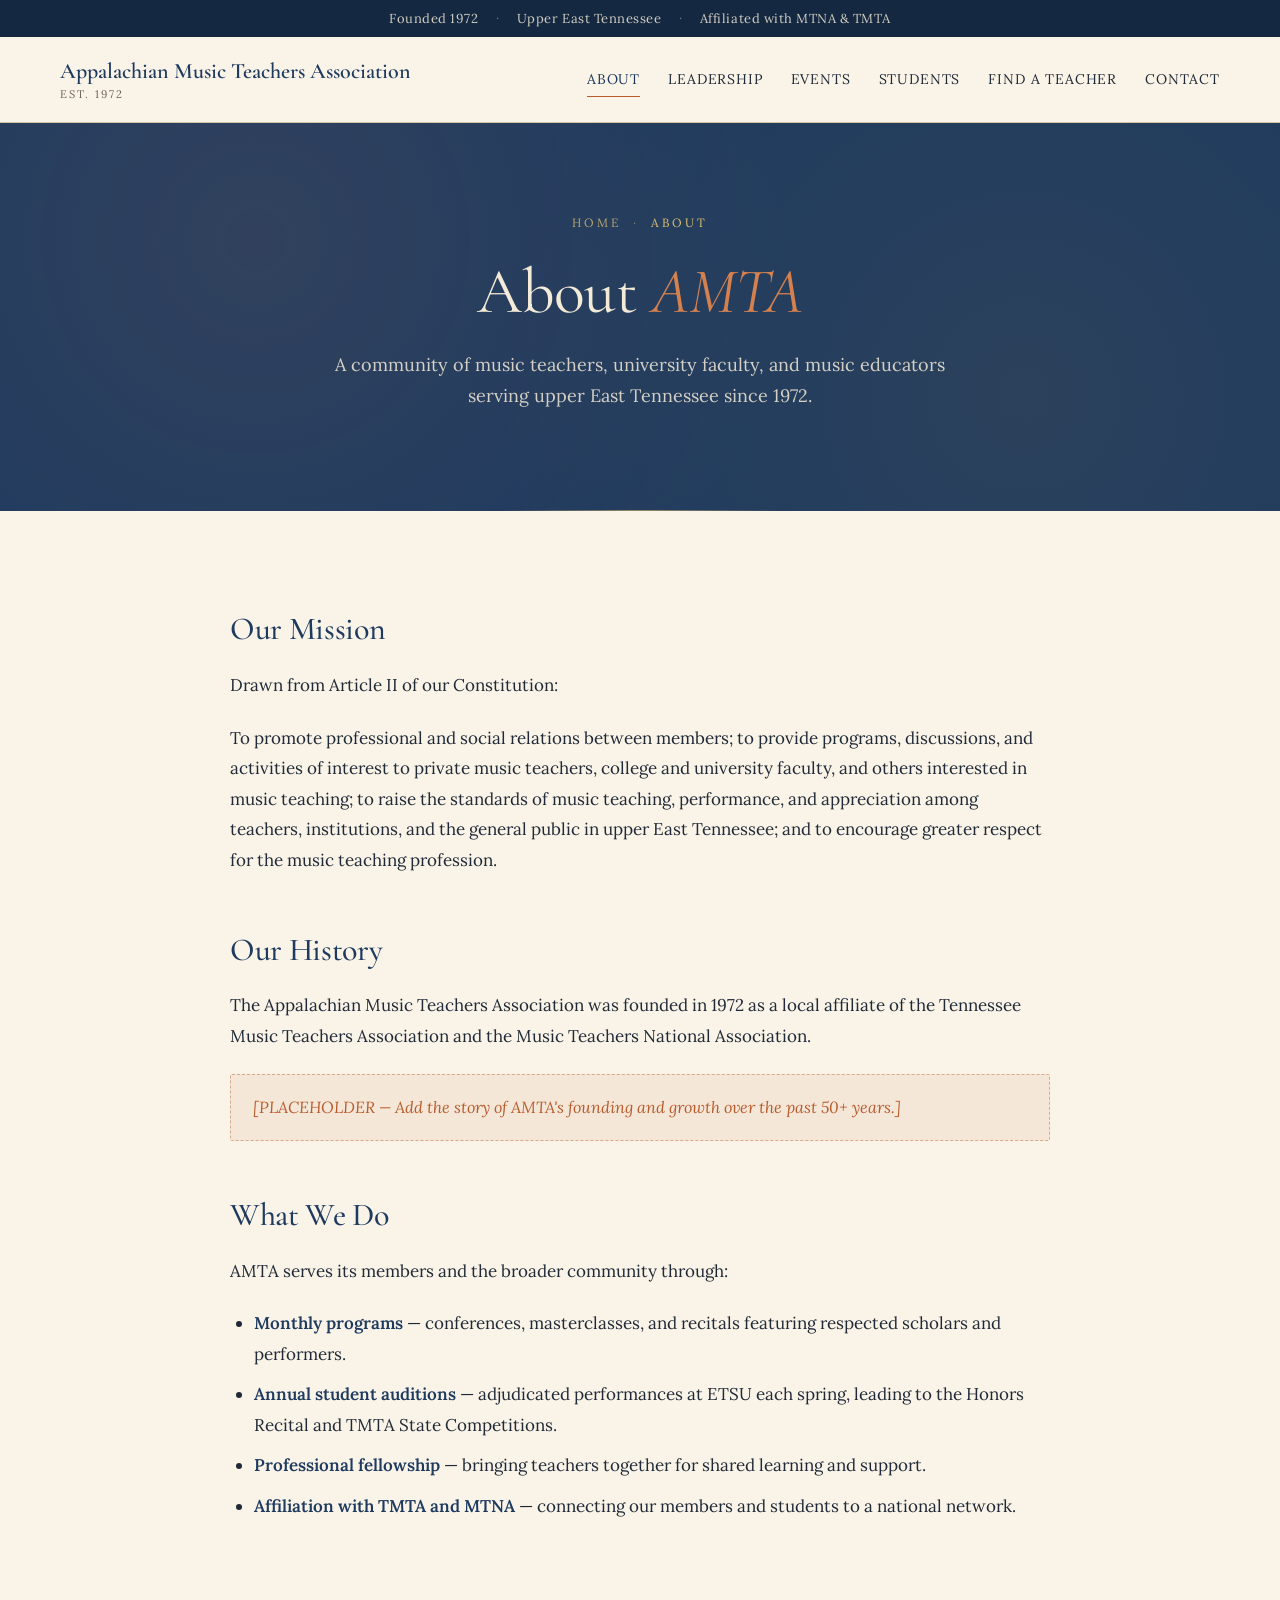
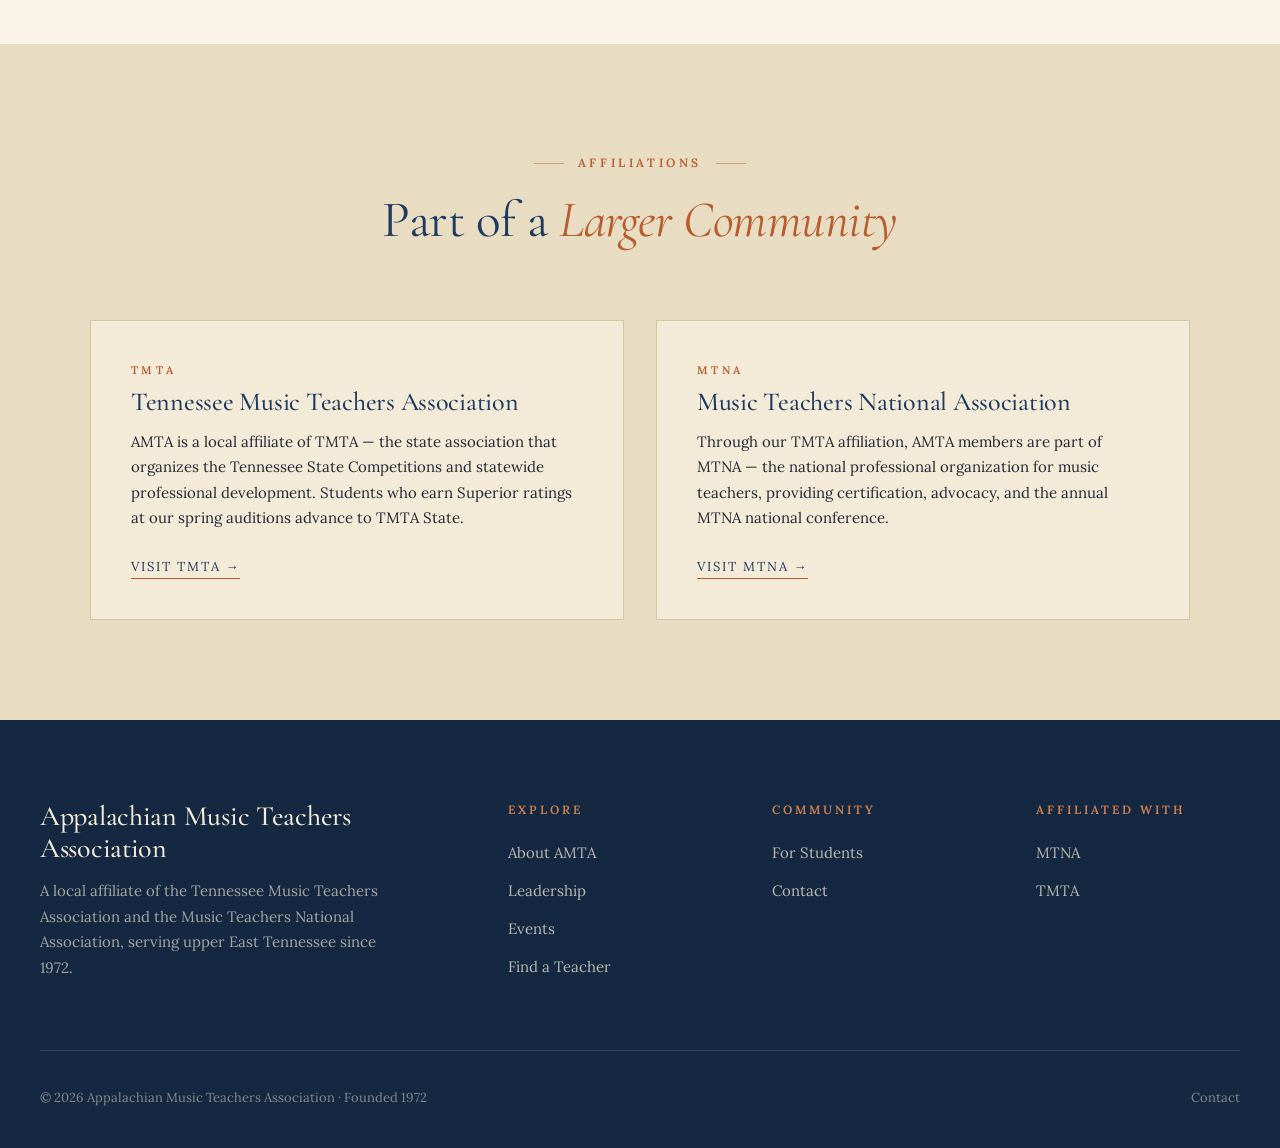
==== about.html @ de0e3c8d "Add files via upload" ====
<!DOCTYPE html>
<html lang="en">
<head>
<meta charset="UTF-8">
<meta name="viewport" content="width=device-width, initial-scale=1.0">
<title>About · Appalachian Music Teachers Association</title>
<link rel="preconnect" href="https://fonts.googleapis.com">
<link rel="preconnect" href="https://fonts.gstatic.com" crossorigin>
<link href="https://fonts.googleapis.com/css2?family=Cormorant+Garamond:ital,wght@0,400;0,500;0,600;0,700;1,400;1,500&family=Lora:ital,wght@0,400;0,500;0,600;1,400&display=swap" rel="stylesheet">
<link rel="stylesheet" href="styles.css">
<style>
.content-section { background: var(--paper); padding: 100px 40px; }
.content-section.alt { background: var(--cream-warm); }
.content-narrow { max-width: 820px; margin: 0 auto; }

.affiliations-grid {
  max-width: 1100px;
  margin: 0 auto;
  display: grid;
  grid-template-columns: 1fr 1fr;
  gap: 32px;
}
.aff-card {
  background: var(--cream);
  border: 1px solid var(--rule);
  padding: 40px;
  position: relative;
}
.aff-card .acronym {
  font-family: var(--body);
  font-size: 11px;
  letter-spacing: 0.3em;
  text-transform: uppercase;
  color: var(--orange);
  margin-bottom: 8px;
  font-weight: 600;
}
.aff-card h3 {
  font-size: 26px;
  color: var(--navy);
  margin-bottom: 12px;
  font-weight: 500;
}
.aff-card p { font-size: 15px; line-height: 1.7; color: var(--ink); margin-bottom: 20px; }
.aff-card a {
  font-family: var(--body);
  font-size: 13px;
  letter-spacing: 0.15em;
  text-transform: uppercase;
  color: var(--navy);
  border-bottom: 1px solid var(--orange);
  padding-bottom: 3px;
}
.aff-card a:hover { color: var(--orange); }

@media (max-width: 760px) {
  .affiliations-grid { grid-template-columns: 1fr; }
  .content-section { padding: 60px 24px; }
}
</style>
</head>
<body>

<div class="topbar">
  <span>Founded 1972</span>
  <span class="sep">·</span>
  <span>Upper East Tennessee</span>
  <span class="sep">·</span>
  <span>Affiliated with MTNA &amp; TMTA</span>
</div>

<header class="header">
  <div class="header-inner">
    <a href="index.html" class="brand">
      <div class="brand-text">
        <span class="full">Appalachian Music Teachers Association</span>
        <span class="sub">Est. 1972</span>
      </div>
    </a>
    <button class="menu-toggle" aria-label="Toggle menu" onclick="document.querySelector('nav.primary').classList.toggle('open')">
      <svg fill="none" stroke="currentColor" stroke-width="1.5" viewBox="0 0 24 24"><path stroke-linecap="round" d="M3.75 6.75h16.5M3.75 12h16.5m-16.5 5.25h16.5"/></svg>
    </button>
    <nav class="primary">
      <a href="about.html" class="active">About</a>
      <a href="executive-committee.html">Leadership</a>
      <a href="events.html">Events</a>
      <a href="for-students.html">Students</a>
      <a href="resources.html">Find a Teacher</a>
      <a href="contact.html">Contact</a>
    </nav>
  </div>
</header>

<section class="page-header">
  <div class="page-header-inner">
    <div class="breadcrumb">
      <a href="index.html">Home</a><span class="sep">·</span><span>About</span>
    </div>
    <h1>About <em>AMTA</em></h1>
    <p>A community of music teachers, university faculty, and music educators serving upper East Tennessee since 1972.</p>
  </div>
</section>

<section class="content-section">
  <div class="content-narrow">
    <div class="prose">
      <h2>Our Mission</h2>
      <p>Drawn from Article II of our Constitution:</p>
      <blockquote>To promote professional and social relations between members; to provide programs, discussions, and activities of interest to private music teachers, college and university faculty, and others interested in music teaching; to raise the standards of music teaching, performance, and appreciation among teachers, institutions, and the general public in upper East Tennessee; and to encourage greater respect for the music teaching profession.</blockquote>

      <h2>Our History</h2>
      <p>The Appalachian Music Teachers Association was founded in 1972 as a local affiliate of the Tennessee Music Teachers Association and the Music Teachers National Association.</p>
      <div class="placeholder-block">[PLACEHOLDER — Add the story of AMTA's founding and growth over the past 50+ years.]</div>

      <h2>What We Do</h2>
      <p>AMTA serves its members and the broader community through:</p>
      <ul>
        <li><strong>Monthly programs</strong> — conferences, masterclasses, and recitals featuring respected scholars and performers.</li>
        <li><strong>Annual student auditions</strong> — adjudicated performances at ETSU each spring, leading to the Honors Recital and TMTA State Competitions.</li>
        <li><strong>Professional fellowship</strong> — bringing teachers together for shared learning and support.</li>
        <li><strong>Affiliation with TMTA and MTNA</strong> — connecting our members and students to a national network.</li>
      </ul>
    </div>
  </div>
</section>

<section class="content-section alt">
  <div class="content-narrow">
    <div class="section-head">
      <div class="section-eyebrow">Affiliations</div>
      <h2>Part of a <em>Larger Community</em></h2>
    </div>
  </div>
  <div class="affiliations-grid">
    <div class="aff-card">
      <div class="acronym">TMTA</div>
      <h3>Tennessee Music Teachers Association</h3>
      <p>AMTA is a local affiliate of TMTA — the state association that organizes the Tennessee State Competitions and statewide professional development. Students who earn Superior ratings at our spring auditions advance to TMTA State.</p>
      <a href="https://www.tnmta.org" target="_blank" rel="noopener">Visit TMTA →</a>
    </div>
    <div class="aff-card">
      <div class="acronym">MTNA</div>
      <h3>Music Teachers National Association</h3>
      <p>Through our TMTA affiliation, AMTA members are part of MTNA — the national professional organization for music teachers, providing certification, advocacy, and the annual MTNA national conference.</p>
      <a href="https://www.mtna.org" target="_blank" rel="noopener">Visit MTNA →</a>
    </div>
  </div>
</section>

<footer>
  <div class="footer-inner">
    <div class="footer-grid">
      <div class="footer-brand">
        <h4>Appalachian Music Teachers Association</h4>
        <p>A local affiliate of the Tennessee Music Teachers Association and the Music Teachers National Association, serving upper East Tennessee since 1972.</p>
      </div>
      <div class="footer-col">
        <h5>Explore</h5>
        <ul>
          <li><a href="about.html">About AMTA</a></li>
          <li><a href="executive-committee.html">Leadership</a></li>
          <li><a href="events.html">Events</a></li>
          <li><a href="resources.html">Find a Teacher</a></li>
        </ul>
      </div>
      <div class="footer-col">
        <h5>Community</h5>
        <ul>
          <li><a href="for-students.html">For Students</a></li>
          <li><a href="contact.html">Contact</a></li>
        </ul>
      </div>
      <div class="footer-col">
        <h5>Affiliated With</h5>
        <ul>
          <li><a href="https://www.mtna.org" target="_blank" rel="noopener">MTNA</a></li>
          <li><a href="https://www.tnmta.org" target="_blank" rel="noopener">TMTA</a></li>
        </ul>
      </div>
    </div>
    <div class="footer-base">
      <span>© 2026 Appalachian Music Teachers Association · Founded 1972</span>
      <div class="affiliations">
        <a href="contact.html">Contact</a>
      </div>
    </div>
  </div>
</footer>

</body>
</html>
---- styles.css ----
/* ═══════════════════════════════════════════════════════════
   AMTA — Shared Styles
   Navy + Burnt Orange + Cream
   ═══════════════════════════════════════════════════════════ */

:root {
  /* Core palette — navy dominant */
  --navy: #1e3a5f;
  --navy-deep: #142841;
  --navy-soft: #2c5380;
  --navy-mist: #4a6b8e;

  /* Warm accents */
  --orange: #b85c2e;
  --orange-soft: #d4814f;
  --goldenrod: #c89a3a;
  --goldenrod-soft: #dfbf73;

  /* Neutrals */
  --cream: #f3ead7;
  --cream-warm: #e8dcc2;
  --paper: #faf4e8;
  --ink: #1f2937;
  --muted: #6b6256;
  --rule: #d4c5a3;

  --display: 'Cormorant Garamond', Georgia, serif;
  --body: 'Lora', Georgia, serif;
}

* { margin: 0; padding: 0; box-sizing: border-box; }
html { scroll-behavior: smooth; }
body {
  font-family: var(--body);
  font-size: 17px;
  line-height: 1.65;
  color: var(--ink);
  background: var(--paper);
  -webkit-font-smoothing: antialiased;
  -moz-osx-font-smoothing: grayscale;
}
h1, h2, h3, h4 {
  font-family: var(--display);
  font-weight: 500;
  letter-spacing: -0.01em;
  line-height: 1.15;
}
a { color: inherit; text-decoration: none; }
img { max-width: 100%; display: block; }

/* Placeholder marker — visually obvious so you know what to fill in */
.placeholder {
  background: rgba(184, 92, 46, 0.10);
  border: 1px dashed rgba(184, 92, 46, 0.50);
  padding: 2px 8px;
  border-radius: 2px;
  font-family: var(--body);
  font-style: italic;
  color: var(--orange);
  font-size: 0.92em;
}
.placeholder-block {
  background: rgba(184, 92, 46, 0.08);
  border: 1px dashed rgba(184, 92, 46, 0.45);
  padding: 18px 22px;
  border-radius: 2px;
  font-style: italic;
  color: var(--orange);
  font-size: 0.95em;
  margin: 16px 0;
}

/* Top bar */
.topbar {
  background: var(--navy-deep);
  color: var(--cream);
  font-family: var(--body);
  font-size: 13px;
  letter-spacing: 0.04em;
  padding: 8px 0;
  text-align: center;
}
.topbar span { opacity: 0.85; }
.topbar .sep { margin: 0 14px; opacity: 0.4; }

/* Header */
.header {
  background: var(--paper);
  border-bottom: 1px solid var(--rule);
  position: sticky;
  top: 0;
  z-index: 100;
}
.header-inner {
  max-width: 1240px;
  margin: 0 auto;
  padding: 22px 40px;
  display: flex;
  align-items: center;
  justify-content: space-between;
  gap: 40px;
}
.brand { display: flex; align-items: center; gap: 16px; flex-shrink: 0; }
.brand-text { display: flex; flex-direction: column; line-height: 1.1; }
.brand-text .full {
  font-family: var(--display);
  font-size: 22px;
  font-weight: 600;
  color: var(--navy);
}
.brand-text .sub {
  font-family: var(--body);
  font-size: 11px;
  letter-spacing: 0.18em;
  text-transform: uppercase;
  color: var(--muted);
  margin-top: 4px;
}

nav.primary { display: flex; gap: 28px; align-items: center; }
nav.primary a {
  font-family: var(--body);
  font-size: 14px;
  letter-spacing: 0.06em;
  text-transform: uppercase;
  color: var(--ink);
  position: relative;
  padding: 4px 0;
  transition: color 0.2s ease;
}
nav.primary a::after {
  content: '';
  position: absolute;
  bottom: -2px;
  left: 0;
  right: 0;
  height: 1px;
  background: var(--orange);
  transform: scaleX(0);
  transition: transform 0.3s ease;
  transform-origin: center;
}
nav.primary a:hover { color: var(--navy); }
nav.primary a:hover::after { transform: scaleX(1); }
nav.primary a.active { color: var(--navy); }
nav.primary a.active::after { transform: scaleX(1); }

.menu-toggle {
  display: none;
  background: none;
  border: none;
  cursor: pointer;
  padding: 8px;
  color: var(--navy);
}
.menu-toggle svg { width: 26px; height: 26px; }

/* Buttons */
.btn {
  display: inline-block;
  padding: 16px 32px;
  font-family: var(--body);
  font-size: 14px;
  letter-spacing: 0.1em;
  text-transform: uppercase;
  border: 1px solid transparent;
  cursor: pointer;
  transition: all 0.25s ease;
  border-radius: 2px;
  text-align: center;
}
.btn-primary {
  background: var(--orange);
  color: var(--cream);
  border-color: var(--orange);
}
.btn-primary:hover { background: var(--orange-soft); border-color: var(--orange-soft); }
.btn-dark {
  background: var(--navy);
  color: var(--cream);
  border-color: var(--navy);
}
.btn-dark:hover { background: var(--navy-soft); border-color: var(--navy-soft); }
.btn-ghost {
  background: transparent;
  color: var(--cream);
  border-color: rgba(243, 234, 215, 0.4);
}
.btn-ghost:hover { border-color: var(--cream); background: rgba(243, 234, 215, 0.05); }
.btn-outline {
  background: transparent;
  color: var(--navy);
  border-color: var(--navy);
}
.btn-outline:hover { background: var(--navy); color: var(--cream); }

/* Sections */
section { padding: 110px 40px; }
.container { max-width: 1240px; margin: 0 auto; }
.container-narrow { max-width: 920px; margin: 0 auto; }

.section-head { text-align: center; margin-bottom: 70px; }
.section-eyebrow {
  font-family: var(--body);
  font-size: 12px;
  letter-spacing: 0.3em;
  text-transform: uppercase;
  color: var(--orange);
  margin-bottom: 18px;
  display: inline-flex;
  align-items: center;
  gap: 14px;
  font-weight: 600;
}
.section-eyebrow::before, .section-eyebrow::after {
  content: '';
  width: 30px;
  height: 1px;
  background: var(--orange);
  opacity: 0.5;
}
.section-head h2 {
  font-size: clamp(2.2rem, 4vw, 3.4rem);
  color: var(--navy);
  font-weight: 400;
  margin-bottom: 18px;
}
.section-head h2 em { font-style: italic; color: var(--orange); }
.section-head p {
  font-size: 18px;
  color: var(--muted);
  max-width: 620px;
  margin: 0 auto;
  line-height: 1.7;
}

/* Page Header */
.page-header {
  background: var(--navy);
  color: var(--cream);
  padding: 90px 40px 100px;
  text-align: center;
  position: relative;
  overflow: hidden;
}
.page-header::before {
  content: '';
  position: absolute;
  inset: 0;
  background-image:
    radial-gradient(circle at 20% 30%, rgba(212, 129, 79, 0.10) 0%, transparent 50%),
    radial-gradient(circle at 80% 70%, rgba(200, 154, 58, 0.08) 0%, transparent 50%);
  pointer-events: none;
}
.page-header::after {
  content: '';
  position: absolute;
  bottom: 0;
  left: 50%;
  transform: translateX(-50%);
  width: 280px;
  height: 1px;
  background: linear-gradient(to right, transparent, var(--goldenrod-soft), transparent);
  opacity: 0.6;
}
.page-header-inner { max-width: 900px; margin: 0 auto; position: relative; z-index: 1; }
.page-header .breadcrumb {
  font-family: var(--body);
  font-size: 12px;
  letter-spacing: 0.25em;
  text-transform: uppercase;
  color: var(--goldenrod-soft);
  margin-bottom: 22px;
}
.page-header .breadcrumb a { opacity: 0.8; }
.page-header .breadcrumb a:hover { opacity: 1; }
.page-header .breadcrumb .sep { margin: 0 12px; opacity: 0.5; }
.page-header h1 {
  font-size: clamp(2.4rem, 5vw, 4rem);
  font-weight: 400;
  margin-bottom: 22px;
}
.page-header h1 em { font-style: italic; color: var(--orange-soft); }
.page-header p {
  font-size: 18px;
  line-height: 1.7;
  color: rgba(243, 234, 215, 0.85);
  max-width: 640px;
  margin: 0 auto;
}

/* Prose */
.prose { font-size: 17px; line-height: 1.8; color: var(--ink); }
.prose p { margin-bottom: 22px; }
.prose h2 {
  font-size: 32px;
  color: var(--navy);
  font-weight: 500;
  margin: 56px 0 22px;
}
.prose h2:first-child { margin-top: 0; }
.prose h3 {
  font-size: 24px;
  color: var(--navy);
  font-weight: 600;
  margin: 40px 0 16px;
}
.prose ul, .prose ol { margin: 0 0 22px 24px; }
.prose li { margin-bottom: 10px; }
.prose a {
  color: var(--navy);
  border-bottom: 1px solid var(--orange);
  transition: color 0.2s ease;
}
.prose a:hover { color: var(--orange); }
.prose strong { color: var(--navy); font-weight: 600; }

/* Footer */
footer {
  background: var(--navy-deep);
  color: var(--cream);
  padding: 80px 40px 40px;
}
.footer-inner { max-width: 1240px; margin: 0 auto; }
.footer-grid {
  display: grid;
  grid-template-columns: 2fr 1fr 1fr 1fr;
  gap: 60px;
  padding-bottom: 60px;
  border-bottom: 1px solid rgba(243, 234, 215, 0.15);
}
.footer-brand h4 {
  font-family: var(--display);
  font-size: 28px;
  font-weight: 500;
  margin-bottom: 14px;
}
.footer-brand p {
  font-size: 15px;
  line-height: 1.7;
  color: rgba(243, 234, 215, 0.65);
  max-width: 360px;
}
.footer-col h5 {
  font-family: var(--body);
  font-size: 12px;
  letter-spacing: 0.25em;
  text-transform: uppercase;
  color: var(--orange-soft);
  margin-bottom: 18px;
  font-weight: 600;
}
.footer-col ul { list-style: none; }
.footer-col li { margin-bottom: 10px; }
.footer-col a {
  font-size: 15px;
  color: rgba(243, 234, 215, 0.75);
  transition: color 0.2s ease;
}
.footer-col a:hover { color: var(--orange-soft); }

.footer-base {
  padding-top: 36px;
  display: flex;
  justify-content: space-between;
  align-items: center;
  font-size: 13px;
  color: rgba(243, 234, 215, 0.5);
  flex-wrap: wrap;
  gap: 16px;
}
.footer-base .affiliations { display: flex; gap: 22px; }

/* Responsive */
@media (max-width: 960px) {
  .header-inner { padding: 18px 24px; gap: 16px; }
  nav.primary {
    display: none;
    position: absolute;
    top: 100%;
    left: 0;
    right: 0;
    background: var(--paper);
    flex-direction: column;
    gap: 0;
    border-bottom: 1px solid var(--rule);
    padding: 12px 24px 24px;
  }
  nav.primary.open { display: flex; }
  nav.primary a {
    padding: 14px 0;
    border-bottom: 1px solid var(--rule);
    width: 100%;
  }
  nav.primary a:last-child { border-bottom: none; }
  .menu-toggle { display: block; }
  section { padding: 70px 24px; }
  .section-head { margin-bottom: 50px; }
  .page-header { padding: 60px 24px 70px; }
  .footer-grid { grid-template-columns: 1fr 1fr; gap: 40px 24px; }
  .footer-base { flex-direction: column; text-align: center; }
}
@media (max-width: 540px) {
  .topbar { font-size: 11px; padding: 6px 12px; }
  .topbar .sep { margin: 0 8px; }
  .footer-grid { grid-template-columns: 1fr; }
}

/* Animations */
@keyframes fadeUp {
  from { opacity: 0; transform: translateY(24px); }
  to { opacity: 1; transform: translateY(0); }
}
.anim-1 { animation: fadeUp 0.7s ease 0.1s both; }
.anim-2 { animation: fadeUp 0.7s ease 0.25s both; }
.anim-3 { animation: fadeUp 0.7s ease 0.4s both; }
.anim-4 { animation: fadeUp 0.7s ease 0.55s both; }
.anim-5 { animation: fadeUp 0.8s ease 0.7s both; }
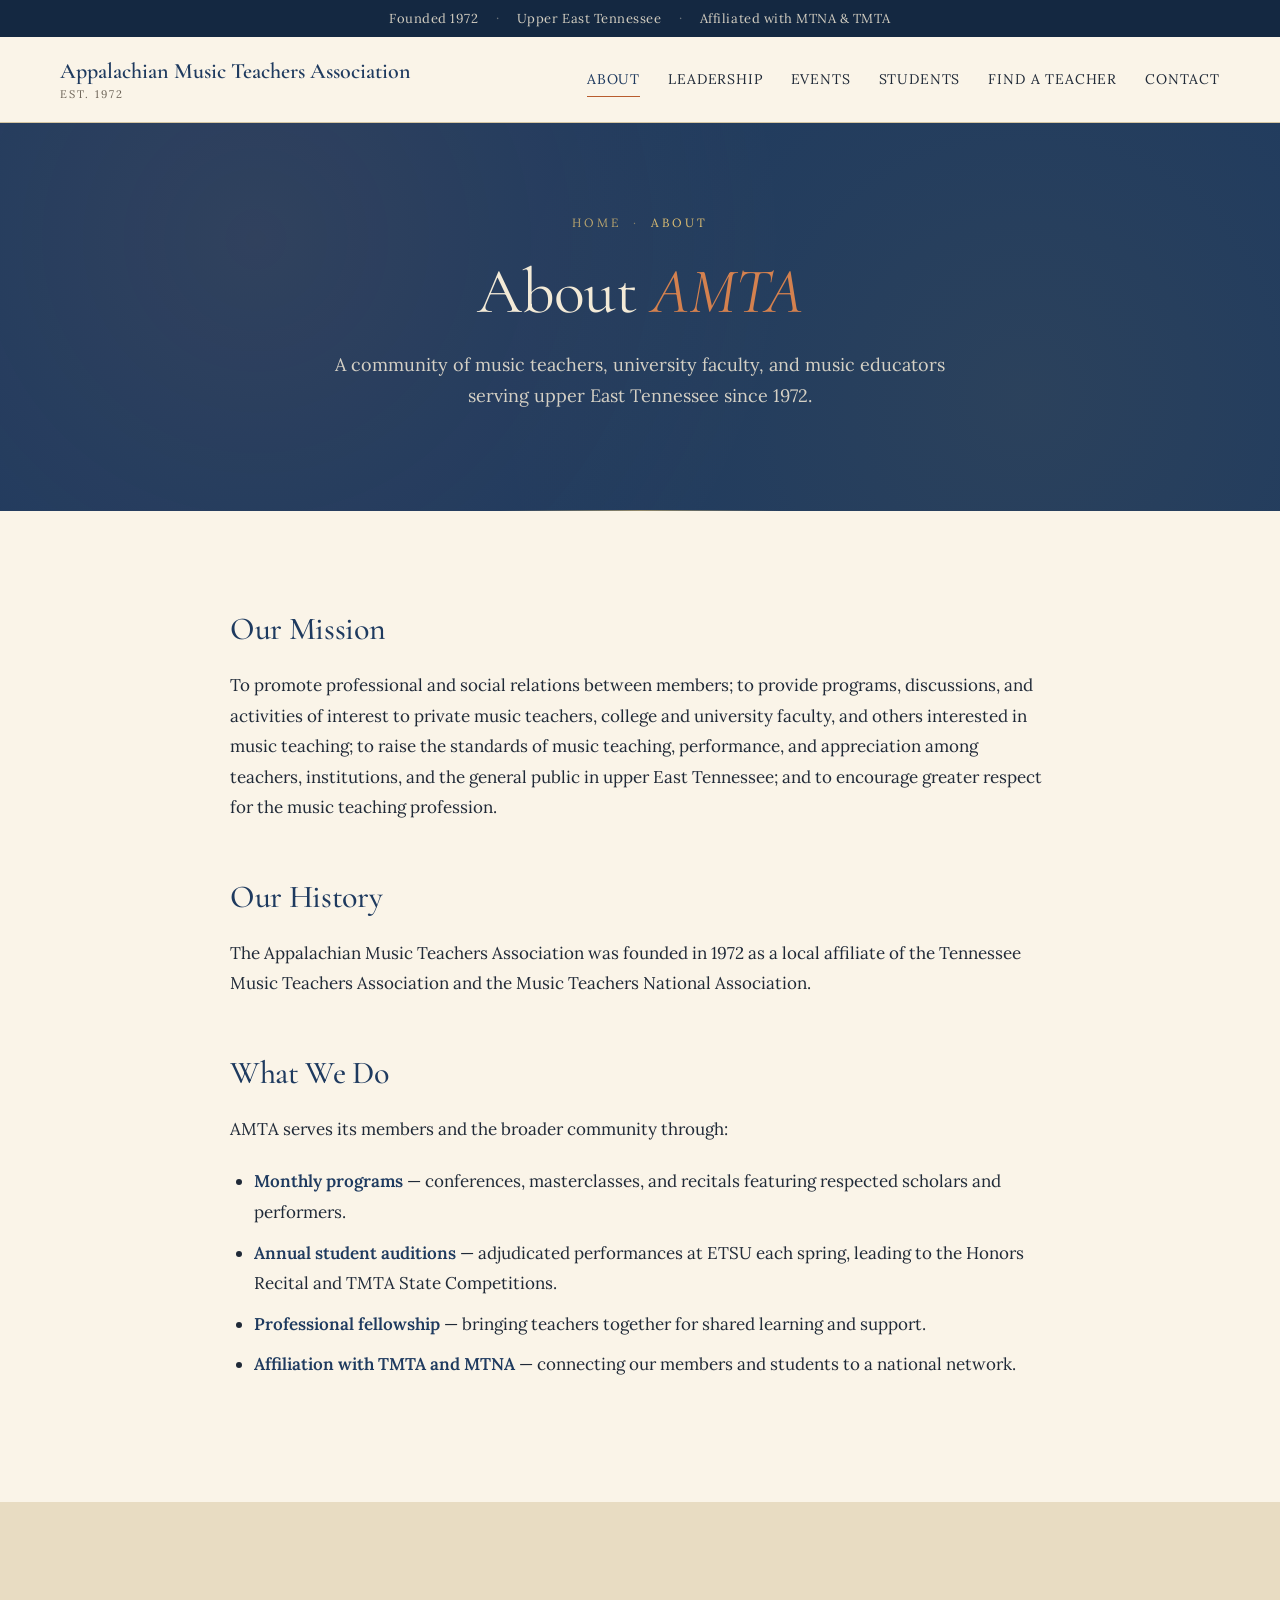
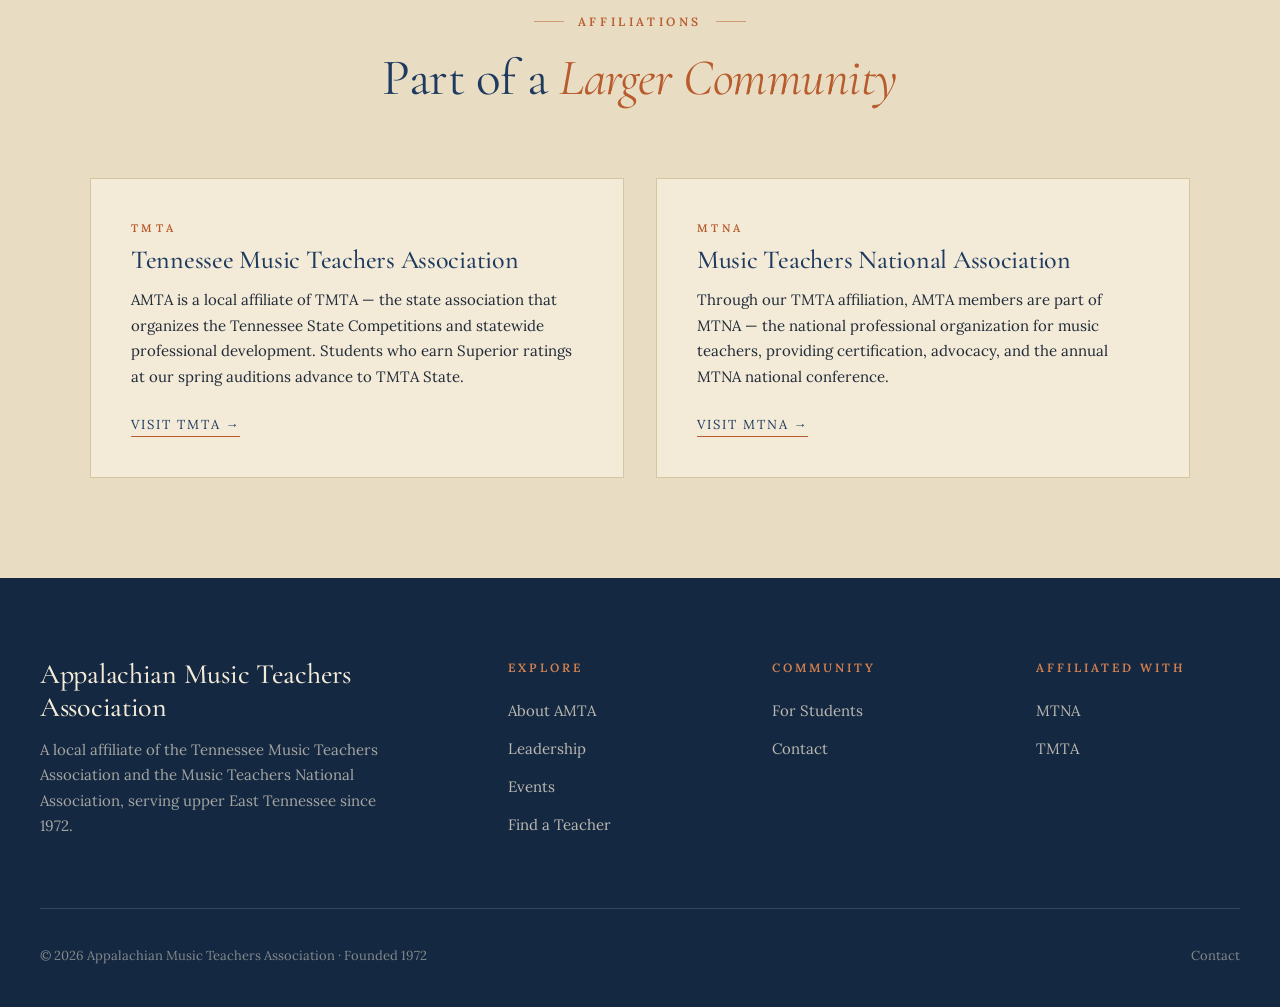
==== commit 7c31738c: "Remove placeholder for AMTA history section Removed placeholder text for AMTA's founding story." ====
--- a/about.html
+++ b/about.html
@@ -105,12 +105,10 @@
   <div class="content-narrow">
     <div class="prose">
       <h2>Our Mission</h2>
-      <p>Drawn from Article II of our Constitution:</p>
       <blockquote>To promote professional and social relations between members; to provide programs, discussions, and activities of interest to private music teachers, college and university faculty, and others interested in music teaching; to raise the standards of music teaching, performance, and appreciation among teachers, institutions, and the general public in upper East Tennessee; and to encourage greater respect for the music teaching profession.</blockquote>
 
       <h2>Our History</h2>
       <p>The Appalachian Music Teachers Association was founded in 1972 as a local affiliate of the Tennessee Music Teachers Association and the Music Teachers National Association.</p>
-      <div class="placeholder-block">[PLACEHOLDER — Add the story of AMTA's founding and growth over the past 50+ years.]</div>
 
       <h2>What We Do</h2>
       <p>AMTA serves its members and the broader community through:</p>
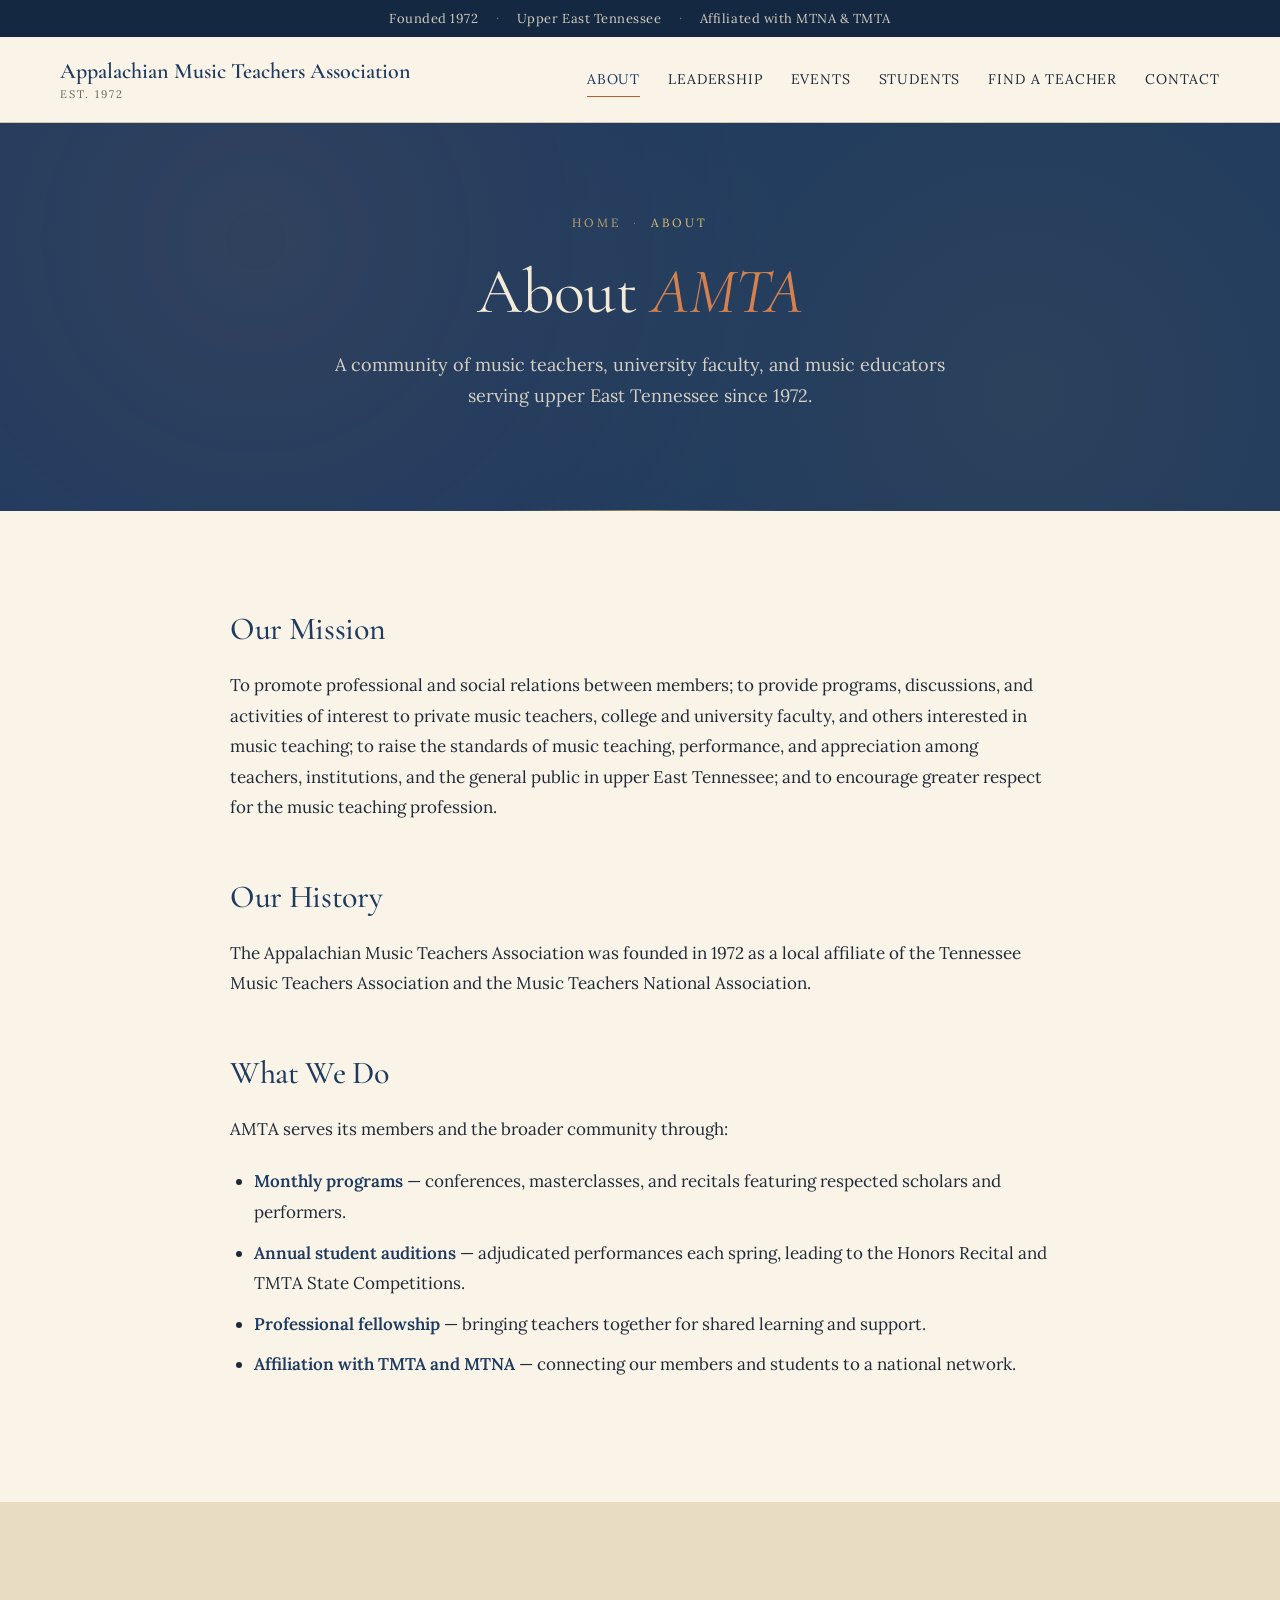
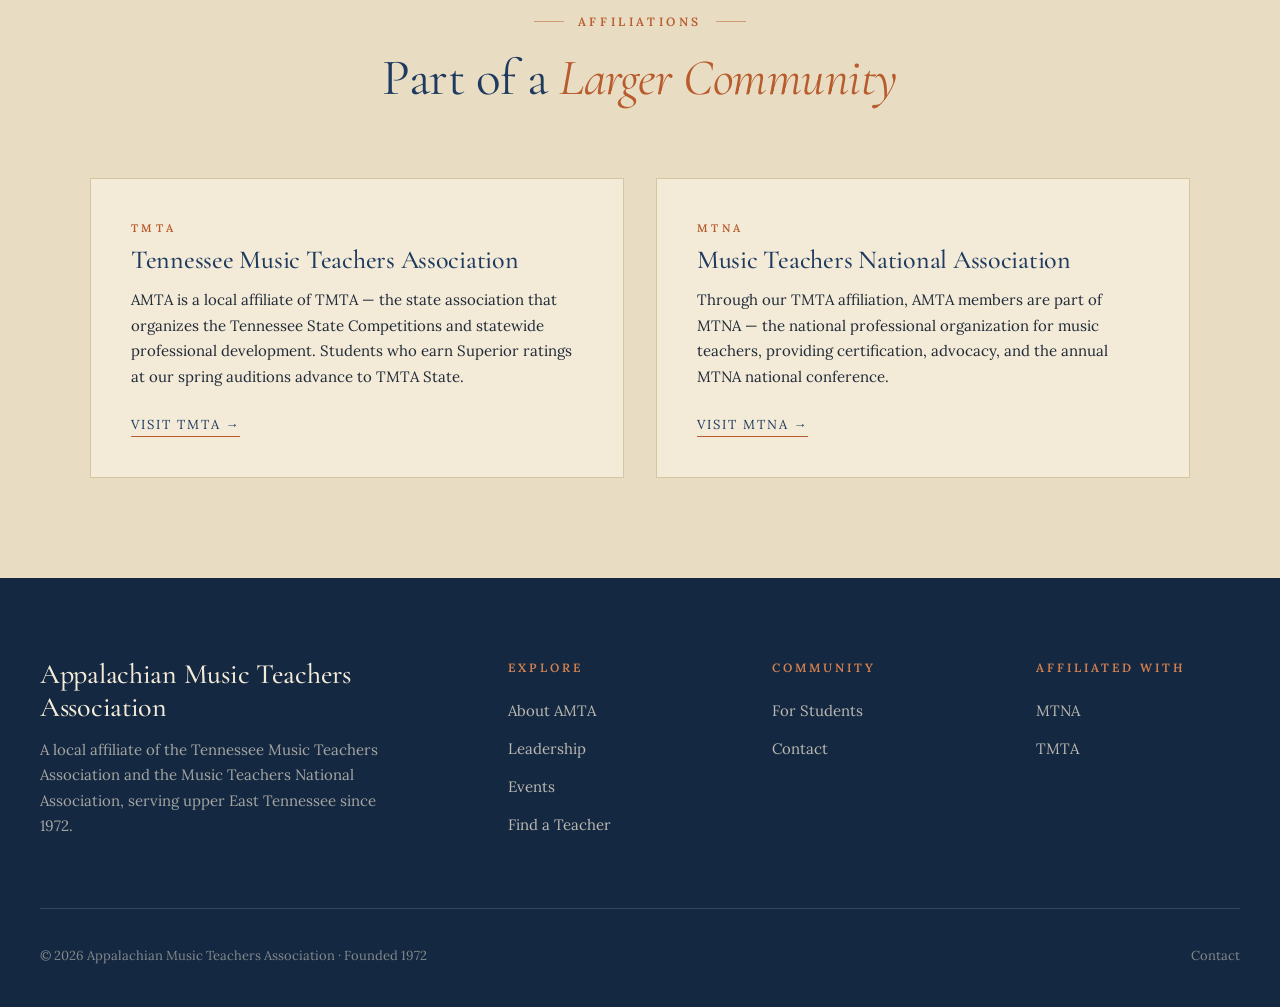
==== commit 00f9c906: "Remove 'ETSU' from annual student auditions description" ====
--- a/about.html
+++ b/about.html
@@ -114,7 +114,7 @@
       <p>AMTA serves its members and the broader community through:</p>
       <ul>
         <li><strong>Monthly programs</strong> — conferences, masterclasses, and recitals featuring respected scholars and performers.</li>
-        <li><strong>Annual student auditions</strong> — adjudicated performances at ETSU each spring, leading to the Honors Recital and TMTA State Competitions.</li>
+        <li><strong>Annual student auditions</strong> — adjudicated performances each spring, leading to the Honors Recital and TMTA State Competitions.</li>
         <li><strong>Professional fellowship</strong> — bringing teachers together for shared learning and support.</li>
         <li><strong>Affiliation with TMTA and MTNA</strong> — connecting our members and students to a national network.</li>
       </ul>
